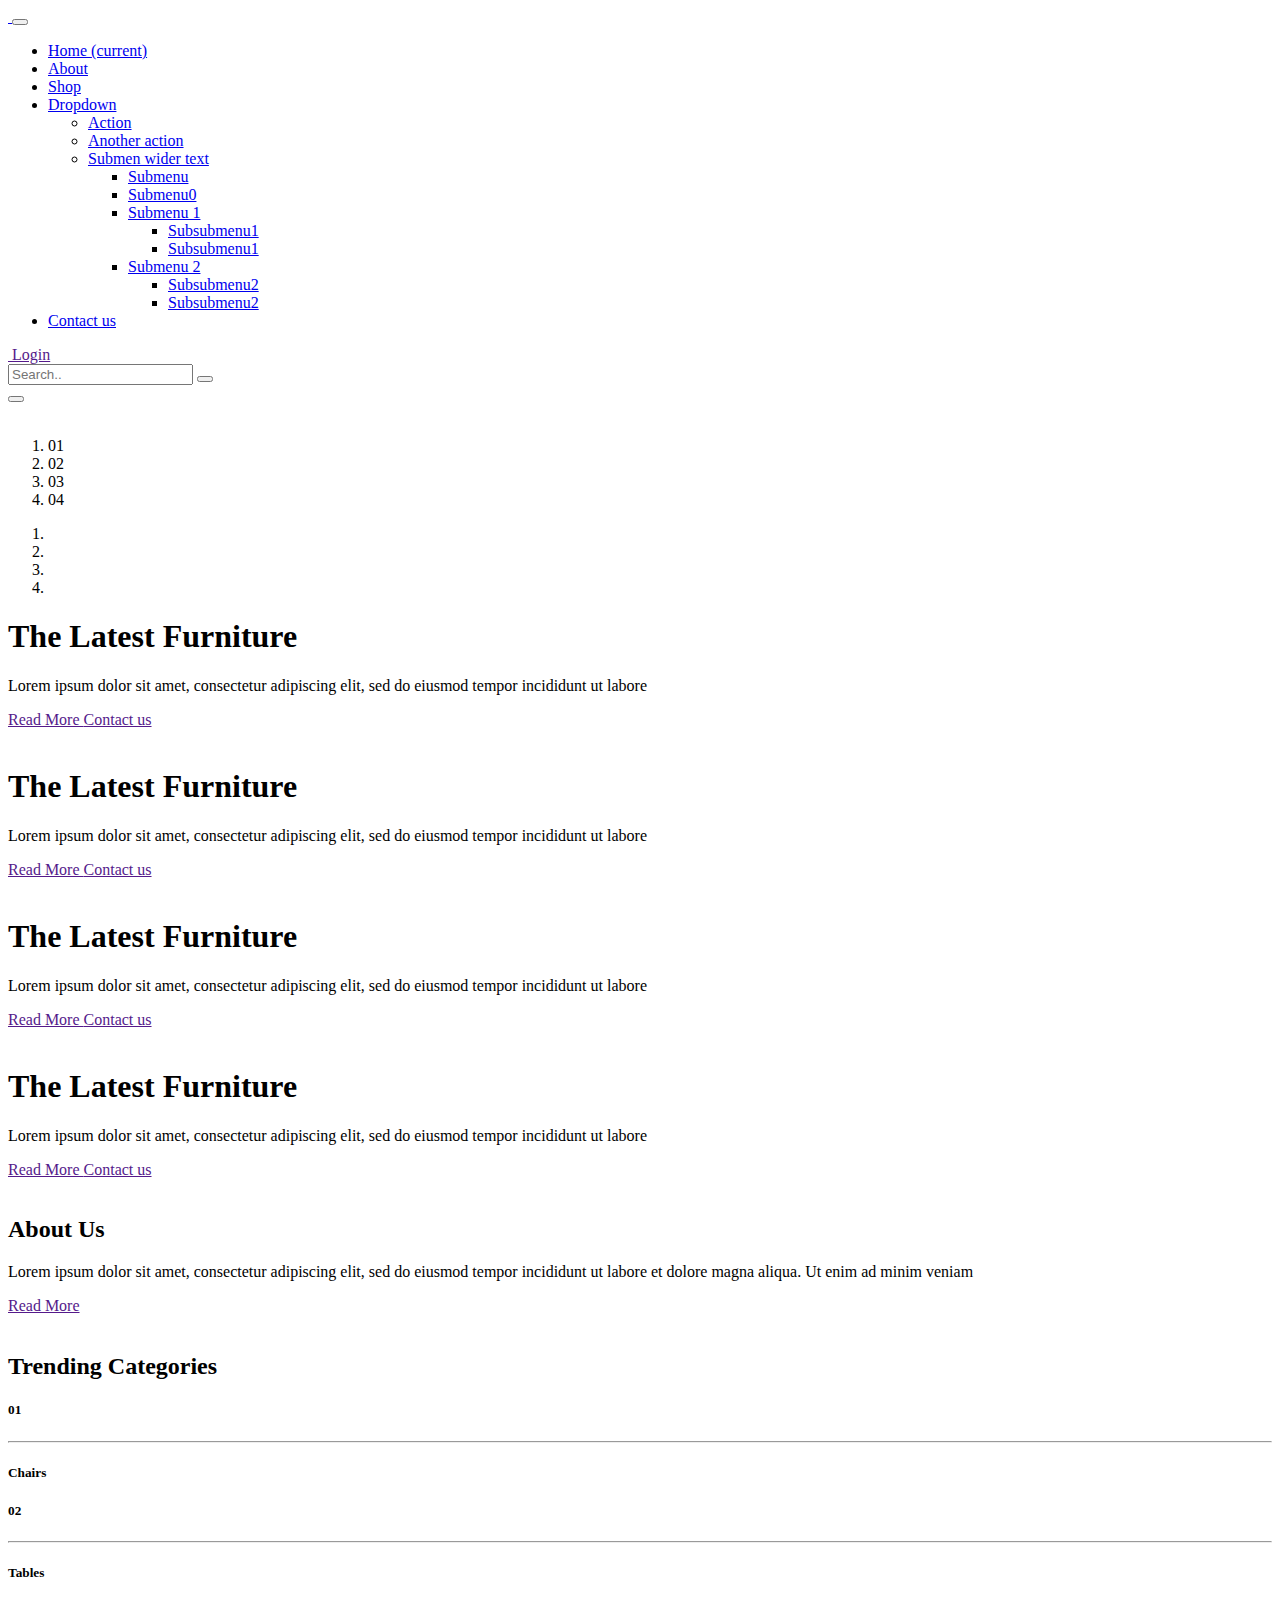
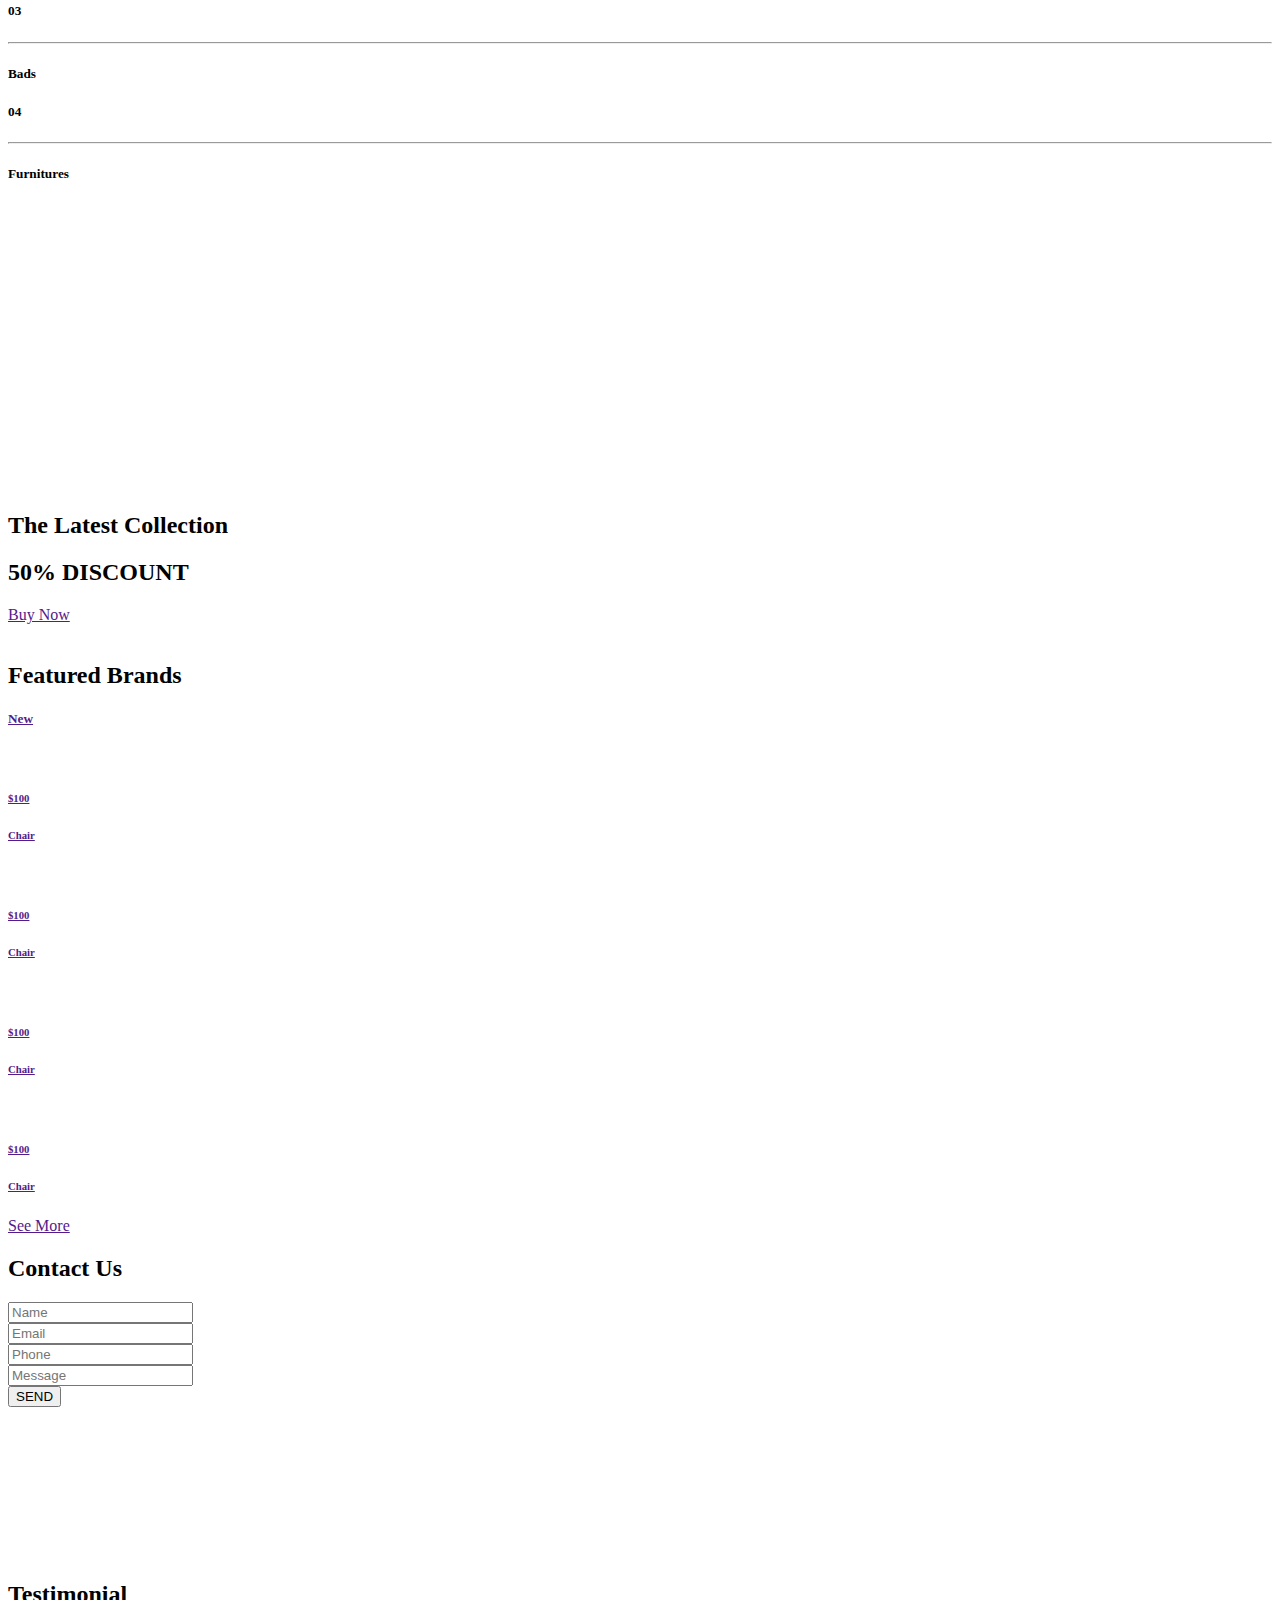
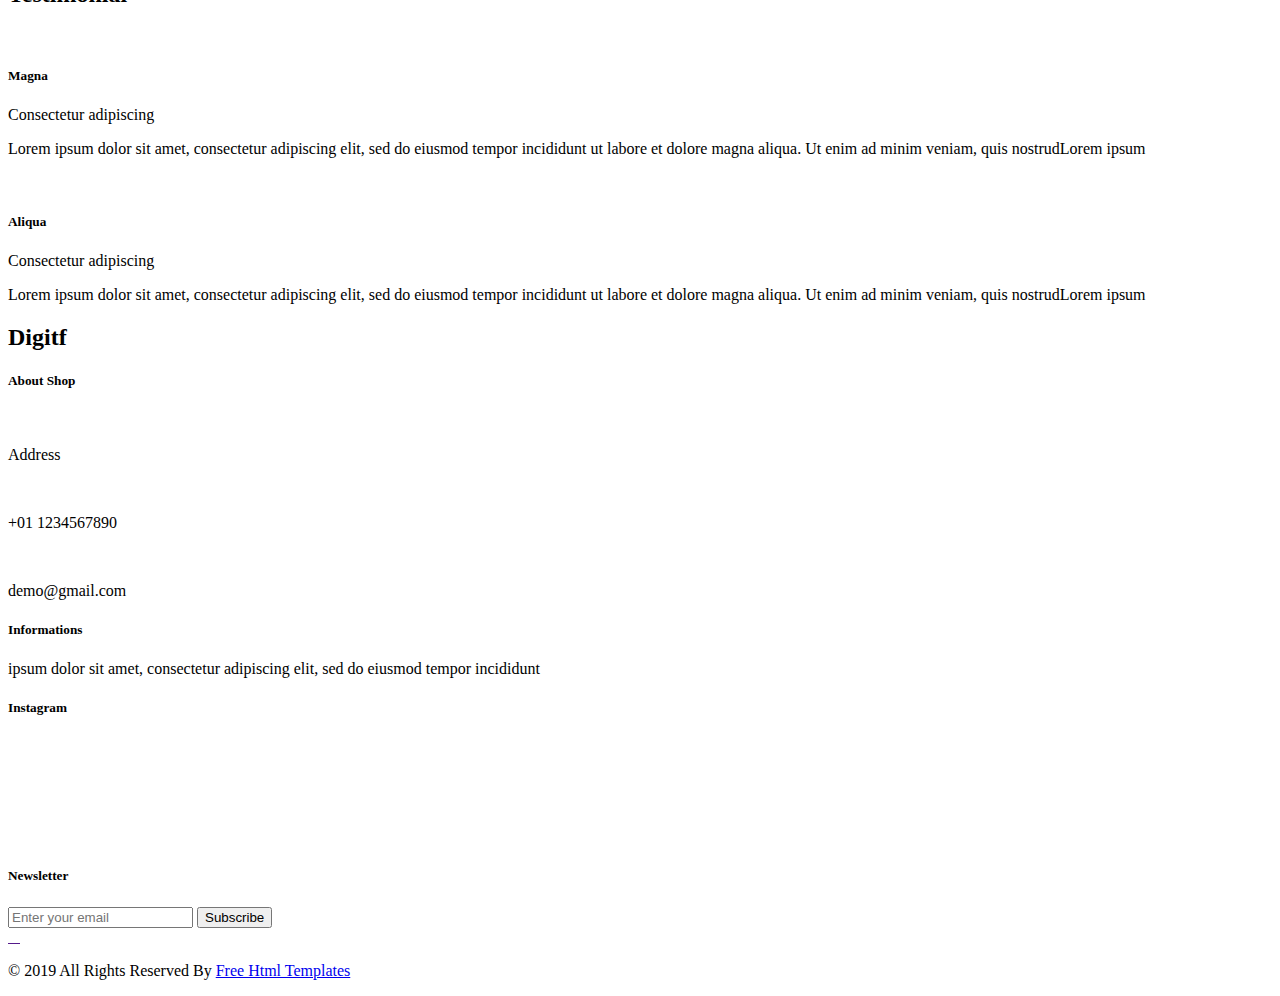
==== index.html @ fb85e1a2 "Add files via upload" ====
<!DOCTYPE html>
<html>

<head>
  <!-- Basic -->
  <meta charset="utf-8" />
  <meta http-equiv="X-UA-Compatible" content="IE=edge" />
  <!-- Mobile Metas -->
  <meta name="viewport" content="width=device-width, initial-scale=1, shrink-to-fit=no" />
  <!-- Site Metas -->
  <meta name="keywords" content="" />
  <meta name="description" content="" />
  <meta name="author" content="" />

  <title>Digitf</title>

  <!-- slider stylesheet -->
  <link rel="stylesheet" type="text/css"
    href="css/owl.carousel.min.css" />

    <link rel="stylesheet" href="css/font-awesome.min.css">

  <!-- bootstrap core css -->
  <link rel="stylesheet" type="text/css" href="css/bootstrap.css" />

  <!-- fonts style -->
  <link href="https://fonts.googleapis.com/css?family=Open+Sans:400,700|Poppins:400,700&display=swap" rel="stylesheet">
  <!-- Custom styles for this template -->
  <link href="css/style.css" rel="stylesheet" />
  <!-- responsive style -->
  <link href="css/responsive.css" rel="stylesheet" />
</head>

<body>
  <div class="hero_area">
    <!-- header section strats -->
    <header class="header_section">
      <div class="container-fluid">
        <nav class="navbar navbar-expand-lg custom_nav-container  fixed-top bg-dark navbar-light ">
          <a class="navbar-brand" href="index.html">
            <img src="images/logo.png" alt="" />
          </a>
          <button class="navbar-toggler" type="button" data-toggle="collapse" data-target="#navbarSupportedContent"
            aria-controls="navbarSupportedContent" aria-expanded="false" aria-label="Toggle navigation">
            <span class="navbar-toggler-icon"></span>
          </button>

          <div class="collapse navbar-collapse" id="navbarSupportedContent">
            <ul class="navbar-nav  ">
              <li class="nav-item active">
                <a class="nav-link" href="index.html">Home <span class="sr-only">(current)</span></a>
              </li>
              <li class="nav-item">
                <a class="nav-link" href="about.html"> About</a>
              </li>
              <li class="nav-item">
                <a class="nav-link" href="shop.html">Shop </a>
              </li>
              
               <li class="nav-item dropdown">
        <a class="nav-link dropdown-toggle" href="http://example.com" id="navbarDropdownMenuLink" data-toggle="dropdown" aria-haspopup="true" aria-expanded="false">
          Dropdown
        </a>
        <ul class="dropdown-menu dropdown-menu-right" aria-labelledby="navbarDropdownMenuLink">
          <li><a class="dropdown-item" href="#">Action</a></li>
          <li><a class="dropdown-item" href="#">Another action</a></li>
          <li class="dropdown-submenu"><a class="dropdown-item dropdown-toggle" href="#">Submen wider text</a>
            <ul class="dropdown-menu">
              <li><a class="dropdown-item" href="#">Submenu</a></li>
              <li><a class="dropdown-item" href="#">Submenu0</a></li>
              <li class="dropdown-submenu"><a class="dropdown-item dropdown-toggle" href="#">Submenu 1</a>
                <ul class="dropdown-menu">
                  <li><a class="dropdown-item" href="#">Subsubmenu1</a></li>
                  <li><a class="dropdown-item" href="#">Subsubmenu1</a></li>
                </ul>
              </li>
              <li class="dropdown-submenu"><a class="dropdown-item dropdown-toggle" href="#">Submenu 2</a>
                <ul class="dropdown-menu">
                  <li><a class="dropdown-item" href="#">Subsubmenu2</a></li>
                  <li><a class="dropdown-item" href="#">Subsubmenu2</a></li>
                </ul>
              </li>
            </ul>
          </li>
        </ul>
      </li>
  
            
              <li class="nav-item">
                <a class="nav-link" href="contact.html">Contact us</a>
              </li>
            </ul>
            <div class="user_option ">
              <a href="">
                <img src="images/user.png" alt="">
                <span class="">
                  Login
                </span>
              </a>
              <form class="form-inline my-2 my-lg-0 ml-0 ml-lg-4 mb-3 mb-lg-0 ">
                 <input type="text" placeholder="Search.." name="search">
                <button class="btn  my-2 my-sm-0 nav_search-btn" type="submit"></button>
              </form>
            </div>
          </div>
          <div>
            <div class="custom_menu-btn ">
              <button>
                <span class=" s-1">

                </span>
                <span class="s-2">

                </span>
                <span class="s-3">

                </span>
              </button>
            </div>
          </div>
        </nav>

     

      </div>
    </header>
    <!-- end header section -->
    <!-- slider section -->
    <section class="slider_section ">
      <div class="play_btn">
        <a href="">
          <img src="images/play.png" alt="">
        </a>
      </div>
      <div class="number_box">
        <div>
          <ol class="carousel-indicators indicator-2">
            <li data-target="#carouselExampleIndicators" data-slide-to="0" class="active">01</li>
            <li data-target="#carouselExampleIndicators" data-slide-to="1">02</li>
            <li data-target="#carouselExampleIndicators" data-slide-to="2">03</li>
            <li data-target="#carouselExampleIndicators" data-slide-to="3">04</li>
          </ol>
        </div>
      </div>
      <div class="container">
        <div id="carouselExampleIndicators" class="carousel slide" data-ride="carousel">
          <ol class="carousel-indicators">
            <li data-target="#carouselExampleIndicators" data-slide-to="0" class="active"></li>
            <li data-target="#carouselExampleIndicators" data-slide-to="1"></li>
            <li data-target="#carouselExampleIndicators" data-slide-to="2"></li>
            <li data-target="#carouselExampleIndicators" data-slide-to="3"></li>
          </ol>
          <div class="carousel-inner">
            <div class="carousel-item active">
              <div class="row">
                <div class="col-md-6">
                  <div class="detail-box">
                    <h1>
                      The Latest
                      <span>
                        Furniture
                      </span>
                    </h1>
                    <p>
                      Lorem ipsum dolor sit amet, consectetur adipiscing elit, sed
                      do eiusmod tempor incididunt ut labore
                    </p>
                    <div class="btn-box">
                      <a href="" class="btn-1">
                        Read More
                      </a>
                      <a href="" class="btn-2">
                        Contact us
                      </a>
                    </div>
                  </div>
                </div>
                <div class="col-md-6 img-container">
                  <div class="img-box">
                    <img src="images/slider-img.png" alt="">
                  </div>
                </div>
              </div>
            </div>
            <div class="carousel-item ">
              <div class="row">
                <div class="col-md-6">
                  <div class="detail-box">
                    <h1>
                      The Latest
                      <span>
                        Furniture
                      </span>
                    </h1>
                    <p>
                      Lorem ipsum dolor sit amet, consectetur adipiscing elit, sed
                      do eiusmod tempor incididunt ut labore
                    </p>
                    <div class="btn-box">
                      <a href="" class="btn-1">
                        Read More
                      </a>
                      <a href="" class="btn-2">
                        Contact us
                      </a>
                    </div>
                  </div>
                </div>
                <div class="col-md-6 img-container">
                  <div class="img-box">
                    <img src="images/slider-img.png" alt="">
                  </div>
                </div>
              </div>
            </div>
            <div class="carousel-item ">
              <div class="row">
                <div class="col-md-6">
                  <div class="detail-box">
                    <h1>
                      The Latest
                      <span>
                        Furniture
                      </span>
                    </h1>
                    <p>
                      Lorem ipsum dolor sit amet, consectetur adipiscing elit, sed
                      do eiusmod tempor incididunt ut labore
                    </p>
                    <div class="btn-box">
                      <a href="" class="btn-1">
                        Read More
                      </a>
                      <a href="" class="btn-2">
                        Contact us
                      </a>
                    </div>
                  </div>
                </div>
                <div class="col-md-6 img-container">
                  <div class="img-box">
                    <img src="images/slider-img.png" alt="">
                  </div>
                </div>
              </div>
            </div>
            <div class="carousel-item ">
              <div class="row">
                <div class="col-md-6">
                  <div class="detail-box">
                    <h1>
                      The Latest
                      <span>
                        Furniture
                      </span>
                    </h1>
                    <p>
                      Lorem ipsum dolor sit amet, consectetur adipiscing elit, sed
                      do eiusmod tempor incididunt ut labore
                    </p>
                    <div class="btn-box">
                      <a href="" class="btn-1">
                        Read More
                      </a>
                      <a href="" class="btn-2">
                        Contact us
                      </a>
                    </div>
                  </div>
                </div>
                <div class="col-md-6 img-container">
                  <div class="img-box">
                    <img src="images/slider-img.png" alt="">
                  </div>
                </div>
              </div>
            </div>
          </div>
        </div>
      </div>
    </section>
    <!-- end slider section -->
  </div>


  <!-- about section -->

  <section class="about_section layout_padding">
    <div class="container">
      <div class="row">
        <div class="col-md-6">
          <div class="detail-box">
            <div class="heading_container">
              <h2>
                About Us
              </h2>

            </div>
            <p>
              Lorem ipsum dolor sit amet, consectetur adipiscing elit, sed do eiusmod tempor incididunt ut labore et
              dolore magna aliqua. Ut enim ad minim veniam
            </p>
            <a href="">
              Read More
            </a>
          </div>
        </div>
        <div class="col-md-6">
          <div class="img-box">
            <img src="images/about-img.png" alt="">
          </div>
        </div>
      </div>
    </div>
  </section>

  <!-- end about section -->

  <!-- trending section -->

  <section class="trending_section layout_padding">
    <div id="accordion">
      <div class="container">
        <div class="row">
          <div class="col-md-6">
            <div class="detail-box">
              <div class="heading_container">
                <h2>
                  Trending Categories
                </h2>
              </div>
              <div class="tab_container">
                <div class="t-link-box" data-toggle="collapse" data-target="#collapseOne" aria-expanded="true"
                  aria-controls="collapseOne">
                  <div class="number">
                    <h5>
                      01
                    </h5>
                  </div>
                  <hr>
                  <div class="t-name">
                    <h5>
                      Chairs
                    </h5>
                  </div>
                </div>
                <div class="t-link-box collapsed" data-toggle="collapse" data-target="#collapseTwo"
                  aria-expanded="false" aria-controls="collapseTwo">
                  <div class="number">
                    <h5>
                      02
                    </h5>
                  </div>
                  <hr>
                  <div class="t-name">
                    <h5>
                      Tables
                    </h5>
                  </div>
                </div>
                <div class="t-link-box collapsed" data-toggle="collapse" data-target="#collapseThree"
                  aria-expanded="false" aria-controls="collapseThree">
                  <div class="number">
                    <h5>
                      03
                    </h5>
                  </div>
                  <hr>
                  <div class="t-name">
                    <h5>
                      Bads
                    </h5>
                  </div>
                </div>
                <div class="t-link-box collapsed" data-toggle="collapse" data-target="#collapseFour"
                  aria-expanded="false" aria-controls="collapseFour">
                  <div class="number">
                    <h5>
                      04
                    </h5>
                  </div>
                  <hr>
                  <div class="t-name">
                    <h5>
                      Furnitures
                    </h5>
                  </div>
                </div>
              </div>
            </div>
          </div>
          <div class="col-md-6">
            <div class="collapse show" id="collapseOne" aria-labelledby="headingOne" data-parent="#accordion">
              <div class="img_container ">
                <div class="box b-1">
                  <div class="img-box">
                    <img src="images/t-1.jpg" alt="">
                  </div>
                  <div class="img-box">
                    <img src="images/t-2.jpg" alt="">
                  </div>
                </div>
                <div class="box b-2">
                  <div class="img-box">
                    <img src="images/t-3.jpg" alt="">
                  </div>
                  <div class="img-box">
                    <img src="images/t-4.jpg" alt="">
                  </div>
                </div>
              </div>
            </div>
            <div class="collapse" id="collapseTwo" aria-labelledby="headingTwo" data-parent="#accordion">
              <div class="img_container ">
                <div class="box b-1">
                  <div class="img-box">
                    <img src="images/t-3.jpg" alt="">
                  </div>
                  <div class="img-box">
                    <img src="images/t-4.jpg" alt="">
                  </div>
                </div>
                <div class="box b-2">

                  <div class="img-box">
                    <img src="images/t-1.jpg" alt="">
                  </div>
                  <div class="img-box">
                    <img src="images/t-2.jpg" alt="">
                  </div>
                </div>
              </div>
            </div>
            <div class="collapse" id="collapseThree" aria-labelledby="headingThree" data-parent="#accordion">
              <div class="img_container ">
                <div class="box b-1">
                  <div class="img-box">
                    <img src="images/t-4.jpg" alt="">
                  </div>
                  <div class="img-box">
                    <img src="images/t-1.jpg" alt="">
                  </div>
                </div>
                <div class="box b-2">
                  <div class="img-box">
                    <img src="images/t-3.jpg" alt="">
                  </div>
                  <div class="img-box">
                    <img src="images/t-2.jpg" alt="">
                  </div>
                </div>
              </div>
            </div>
            <div class="collapse" id="collapseFour" aria-labelledby="headingfour" data-parent="#accordion">
              <div class="img_container ">
                <div class="box b-1">
                  <div class="img-box">
                    <img src="images/t-1.jpg" alt="">
                  </div>

                  <div class="img-box">
                    <img src="images/t-4.jpg" alt="">
                  </div>
                </div>
                <div class="box b-2">
                  <div class="img-box">
                    <img src="images/t-3.jpg" alt="">
                  </div>
                  <div class="img-box">
                    <img src="images/t-2.jpg" alt="">
                  </div>
                </div>
              </div>
            </div>

          </div>
        </div>
      </div>
    </div>

  </section>

  <!-- end trending section -->

  <!-- discount section -->

  <section class="discount_section  layout_padding">
    <div class="container">
      <div class="row">
        <div class="col-md-6">
          <div class="detail-box">
            <h2>
              The Latest Collection
            </h2>
            <h2 class="main_heading">
              50% DISCOUNT
            </h2>

            <div class="">
              <a href="">
                Buy Now
              </a>
            </div>
          </div>
        </div>
        <div class="col-md-6">
          <div class="img-box">
            <img src="images/discount-img.png" alt="">
          </div>
        </div>
      </div>
    </div>
  </section>


  <!-- end discount section -->

  <!-- brand section -->

  <section class="brand_section">
    <div class="container">
      <div class="heading_container">
        <h2>
          Featured Brands
        </h2>
      </div>
      <div class="brand_container layout_padding2">
        <div class="box">
          <a href="">
            <div class="new">
              <h5>
                New
              </h5>
            </div>
            <div class="img-box">
              <img src="images/slider-img.png" alt="">
            </div>
            <div class="detail-box">
              <h6 class="price">
                $100
              </h6>
              <h6>
                Chair
              </h6>
            </div>
          </a>
        </div>
        <div class="box">
          <a href="">
            <div class="img-box">
              <img src="images/slider-img.png" alt="">
            </div>
            <div class="detail-box">
              <h6 class="price">
                $100
              </h6>
              <h6>
                Chair
              </h6>
            </div>
          </a>
        </div>
        <div class="box">
          <a href="">
            <div class="img-box">
              <img src="images/slider-img.png" alt="">
            </div>
            <div class="detail-box">
              <h6 class="price">
                $100
              </h6>
              <h6>
                Chair
              </h6>
            </div>
          </a>
        </div>
        <div class="box">
          <a href="">
            <div class="img-box">
              <img src="images/slider-img.png" alt="">
            </div>
            <div class="detail-box">
              <h6 class="price">
                $100
              </h6>
              <h6>
                Chair
              </h6>
            </div>
          </a>
        </div>
      </div>
      <a href="" class="brand-btn">
        See More
      </a>
    </div>
  </section>

  <!-- end brand section -->
  <!-- contact section -->

  <section class="contact_section layout_padding">
    <div class="container ">
      <div class="heading_container">
        <h2 class="">
          Contact Us
        </h2>
      </div>

    </div>
    <div class="container">
      <div class="row">
        <div class="col-md-6">
          <form action="">
            <div>
              <input type="text" placeholder="Name" />
            </div>
            <div>
              <input type="email" placeholder="Email" />
            </div>
            <div>
              <input type="text" placeholder="Phone" />
            </div>
            <div>
              <input type="text" class="message-box" placeholder="Message" />
            </div>
            <div class="d-flex ">
              <button>
                SEND
              </button>
            </div>
          </form>
        </div>
        <div class="col-md-6">
          <div class="map_container">
            <div class="map-responsive">
              <iframe
                src="https://www.google.com/maps/embed/v1/place?key=AIzaSyA0s1a7phLN0iaD6-UE7m4qP-z21pH0eSc&q=Eiffel+Tower+Paris+France"
                width="600" height="300" frameborder="0" style="border:0; width: 100%; height:100%"
                allowfullscreen></iframe>
            </div>
          </div>
        </div>
      </div>
    </div>
  </section>

  <!-- end contact section -->

  <!-- client section -->
  <section class="client_section layout_padding-bottom">
    <div class="container">
      <div class="heading_container">
        <h2>
          Testimonial
        </h2>
      </div>
    </div>

    <div class="container">
      <div class="client_container layout_padding2">
        <div class="client_box b-1">
          <div class="client-id">
            <div class="img-box">
              <img src="images/client-1.png" alt="" />
            </div>
            <div class="name">
              <h5>
                Magna
              </h5>
              <p>
                Consectetur adipiscing
              </p>
            </div>
          </div>
          <div class="detail">
            <p>
              Lorem ipsum dolor sit amet, consectetur adipiscing elit, sed do eiusmod tempor incididunt ut labore et
              dolore magna aliqua. Ut enim ad minim veniam, quis nostrudLorem ipsum
            </p>
            <div>
              <div class="arrow_img">
              </div>
            </div>
          </div>
        </div>
        <div class="client_box b-2">
          <div class="client-id">
            <div class="img-box">
              <img src="images/client-2.png" alt="" />
            </div>
            <div class="name">
              <h5>
                Aliqua
              </h5>
              <p>
                Consectetur adipiscing
              </p>

            </div>
          </div>
          <div class="detail">
            <p>
              Lorem ipsum dolor sit amet, consectetur adipiscing elit, sed do eiusmod tempor incididunt ut labore et
              dolore magna aliqua. Ut enim ad minim veniam, quis nostrudLorem ipsum
            </p>
            <div>
              <div class="arrow_img">
              </div>
            </div>
          </div>
        </div>
      </div>
    </div>
  </section>

  <!-- end client section -->

  <!-- info section -->
  <section class="info_section layout_padding2">
    <div class="container">
      <div class="info_logo">
        <h2>
          Digitf
        </h2>
      </div>
      <div class="row">

        <div class="col-md-3">
          <div class="info_contact">
            <h5>
              About Shop
            </h5>
            <div>
              <div class="img-box">
                <img src="images/location-white.png" width="18px" alt="">
              </div>
              <p>
                Address
              </p>
            </div>
            <div>
              <div class="img-box">
                <img src="images/telephone-white.png" width="12px" alt="">
              </div>
              <p>
                +01 1234567890
              </p>
            </div>
            <div>
              <div class="img-box">
                <img src="images/envelope-white.png" width="18px" alt="">
              </div>
              <p>
                demo@gmail.com
              </p>
            </div>
          </div>
        </div>
        <div class="col-md-3">
          <div class="info_info">
            <h5>
              Informations
            </h5>
            <p>
              ipsum dolor sit amet, consectetur adipiscing elit, sed do eiusmod tempor incididunt
            </p>
          </div>
        </div>

        <div class="col-md-3">
          <div class="info_insta">
            <h5>
              Instagram
            </h5>
            <div class="insta_container">
              <div>
                <a href="">
                  <div class="insta-box b-1">
                    <img src="images/i-1.jpg" alt="">
                  </div>
                </a>
                <a href="">
                  <div class="insta-box b-2">
                    <img src="images/i-2.jpg" alt="">
                  </div>
                </a>
              </div>

              <div>
                <a href="">
                  <div class="insta-box b-3">
                    <img src="images/i-3.jpg" alt="">
                  </div>
                </a>
                <a href="">
                  <div class="insta-box b-4">
                    <img src="images/i-4.jpg" alt="">
                  </div>
                </a>
              </div>
              <div>
                <a href="">
                  <div class="insta-box b-3">
                    <img src="images/i-5.jpg" alt="">
                  </div>
                </a>
                <a href="">
                  <div class="insta-box b-4">
                    <img src="images/i-6.jpg" alt="">
                  </div>
                </a>
              </div>
            </div>
          </div>
        </div>
        <div class="col-md-3">
          <div class="info_form ">
            <h5>
              Newsletter
            </h5>
            <form action="">
              <input type="email" placeholder="Enter your email">
              <button>
                Subscribe
              </button>
            </form>
            <div class="social_box">
              <a href="">
                <img src="images/fb.png" alt="">
              </a>
              <a href="">
                <img src="images/twitter.png" alt="">
              </a>
              <a href="">
                <img src="images/linkedin.png" alt="">
              </a>
              <a href="">
                <img src="images/youtube.png" alt="">
              </a>
            </div>
          </div>
        </div>
      </div>
    </div>
  </section>

  <!-- end info_section -->


  <!-- footer section -->
  <section class="container-fluid footer_section ">
    <div class="container">
      <p>
        &copy; 2019 All Rights Reserved By
        <a href="https://html.design/">Free Html Templates</a>
      </p>
    </div>
  </section>
  <!-- end  footer section -->


  <script type="text/javascript" src="js/jquery-3.4.1.min.js"></script>
  <script type="text/javascript" src="js/bootstrap.js"></script>
  <script type="text/javascript" src="https://cdnjs.cloudflare.com/ajax/libs/OwlCarousel2/2.2.1/owl.carousel.min.js">
  </script>
  <script type="text/javascript">
    $(".owl-carousel").owlCarousel({
      loop: true,
      margin: 10,
      nav: true,
      navText: [],
      autoplay: true,
      autoplayHoverPause: true,
      responsive: {
        0: {
          items: 1
        },
        420: {
          items: 2
        },
        1000: {
          items: 5
        }
      }

    });
  </script>
  <script>
    var nav = $("#navbarSupportedContent");
    var btn = $(".custom_menu-btn");
    btn.click
    btn.click(function (e) {

      e.preventDefault();
      nav.toggleClass("lg_nav-toggle");
      document.querySelector(".custom_menu-btn").classList.toggle("menu_btn-style")
    });
  </script>
  <script>
    $('.carousel').on('slid.bs.carousel', function () {
      $(".indicator-2 li").removeClass("active");
      indicators = $(".carousel-indicators li.active").data("slide-to");
      a = $(".indicator-2").find("[data-slide-to='" + indicators + "']").addClass("active");
      console.log(indicators);

    })
  </script>

</body>
</body>

</html>
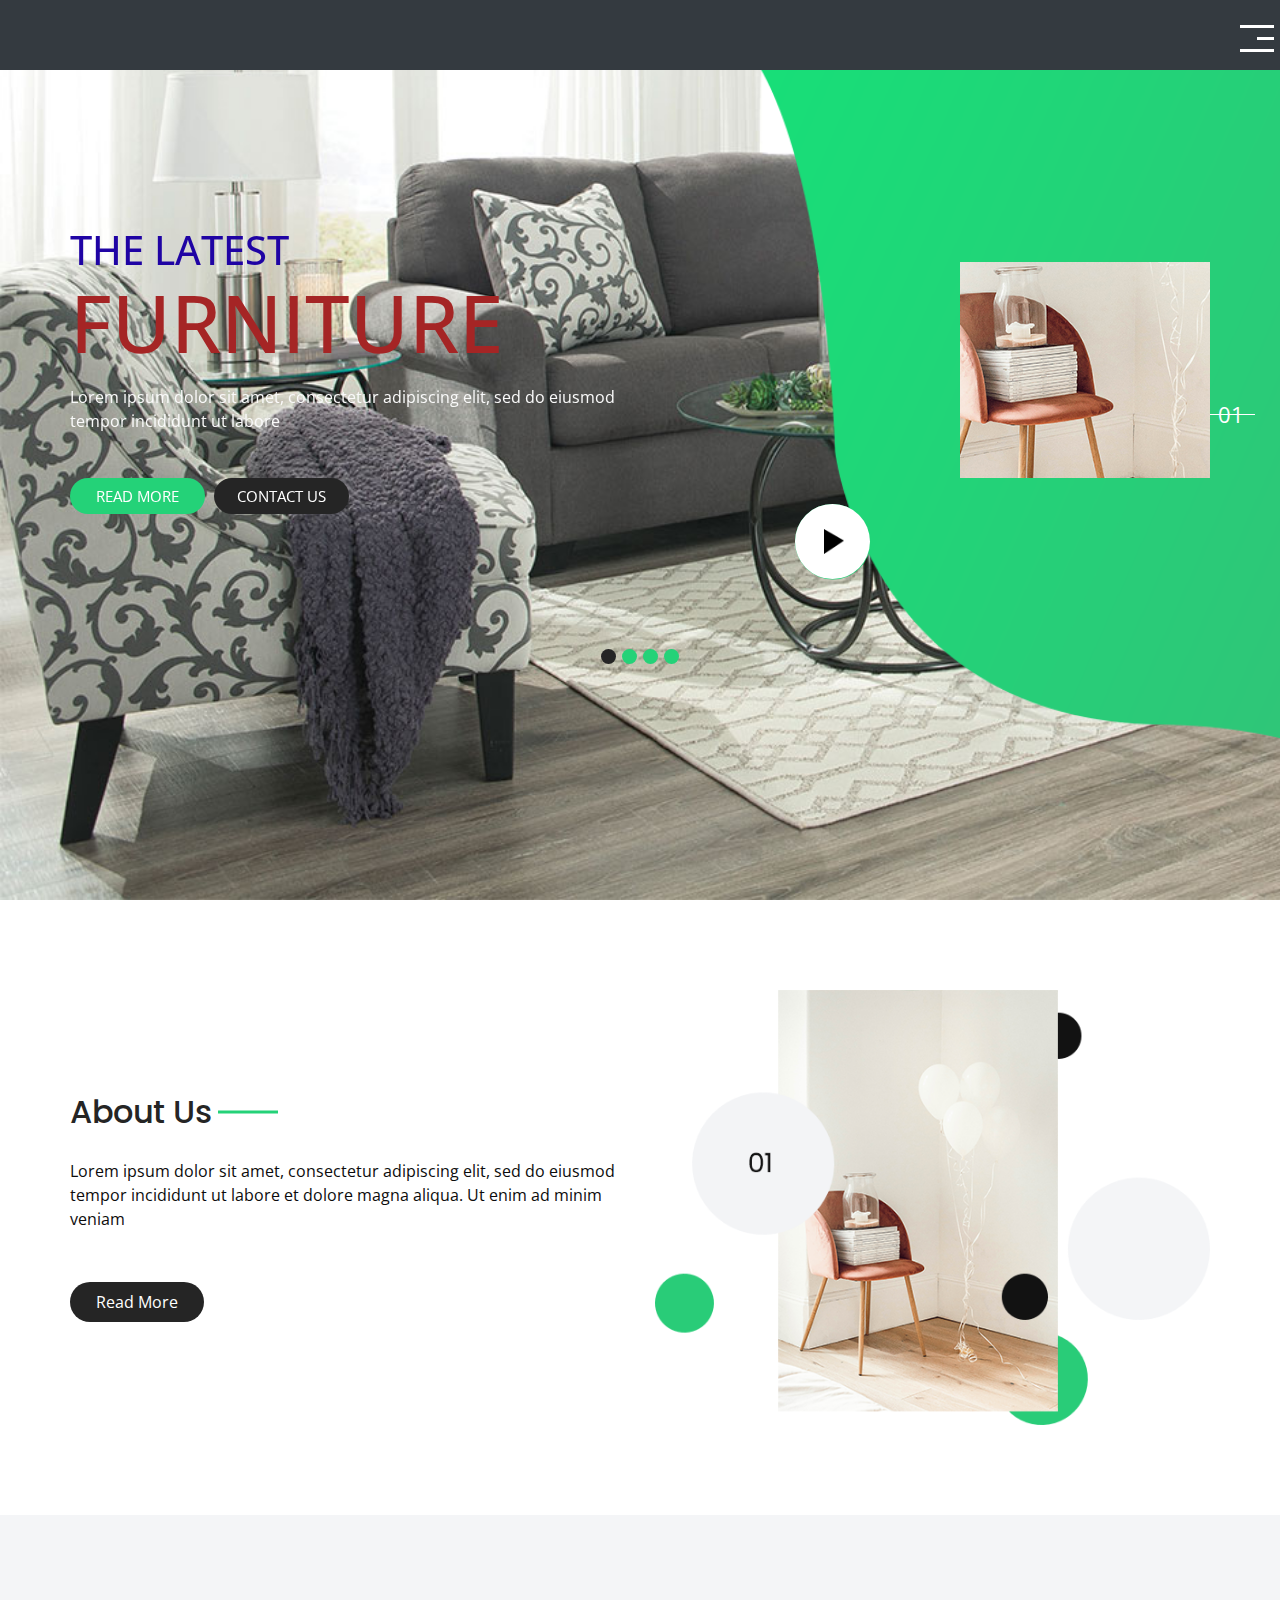
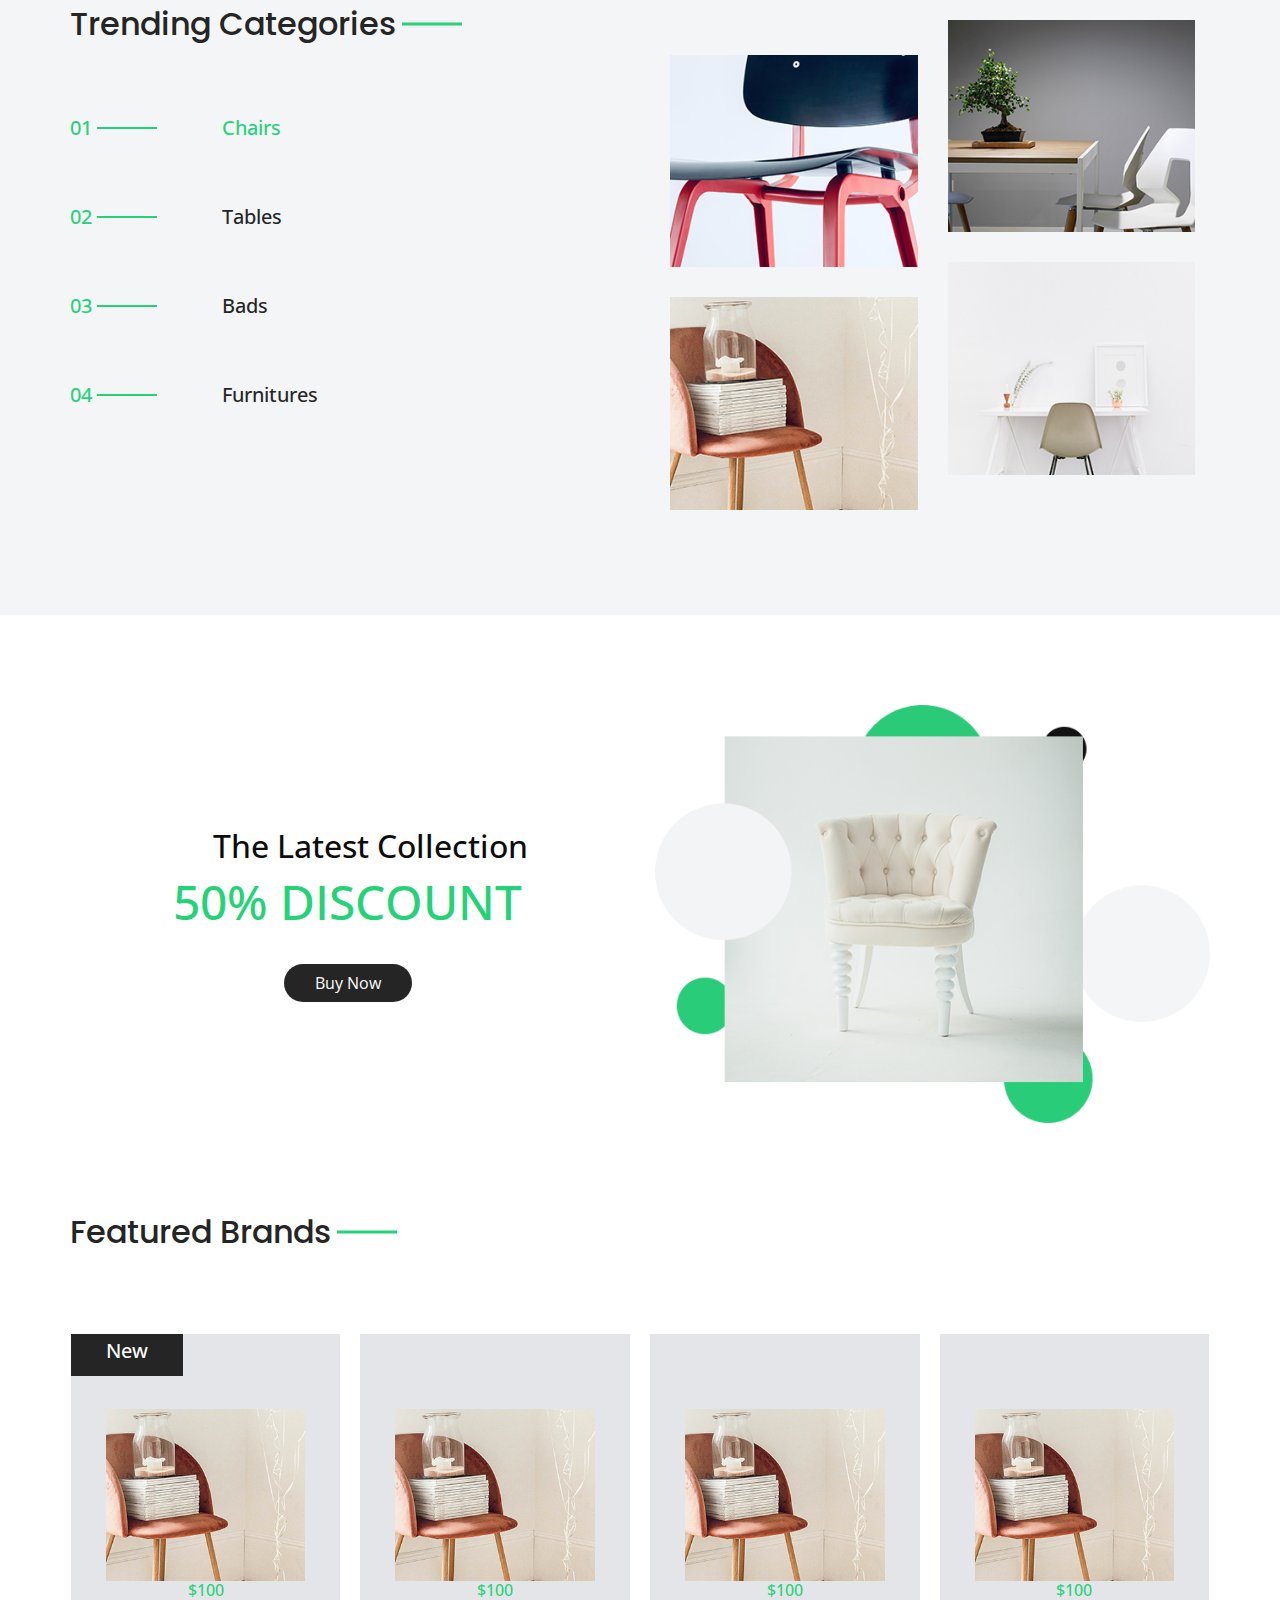
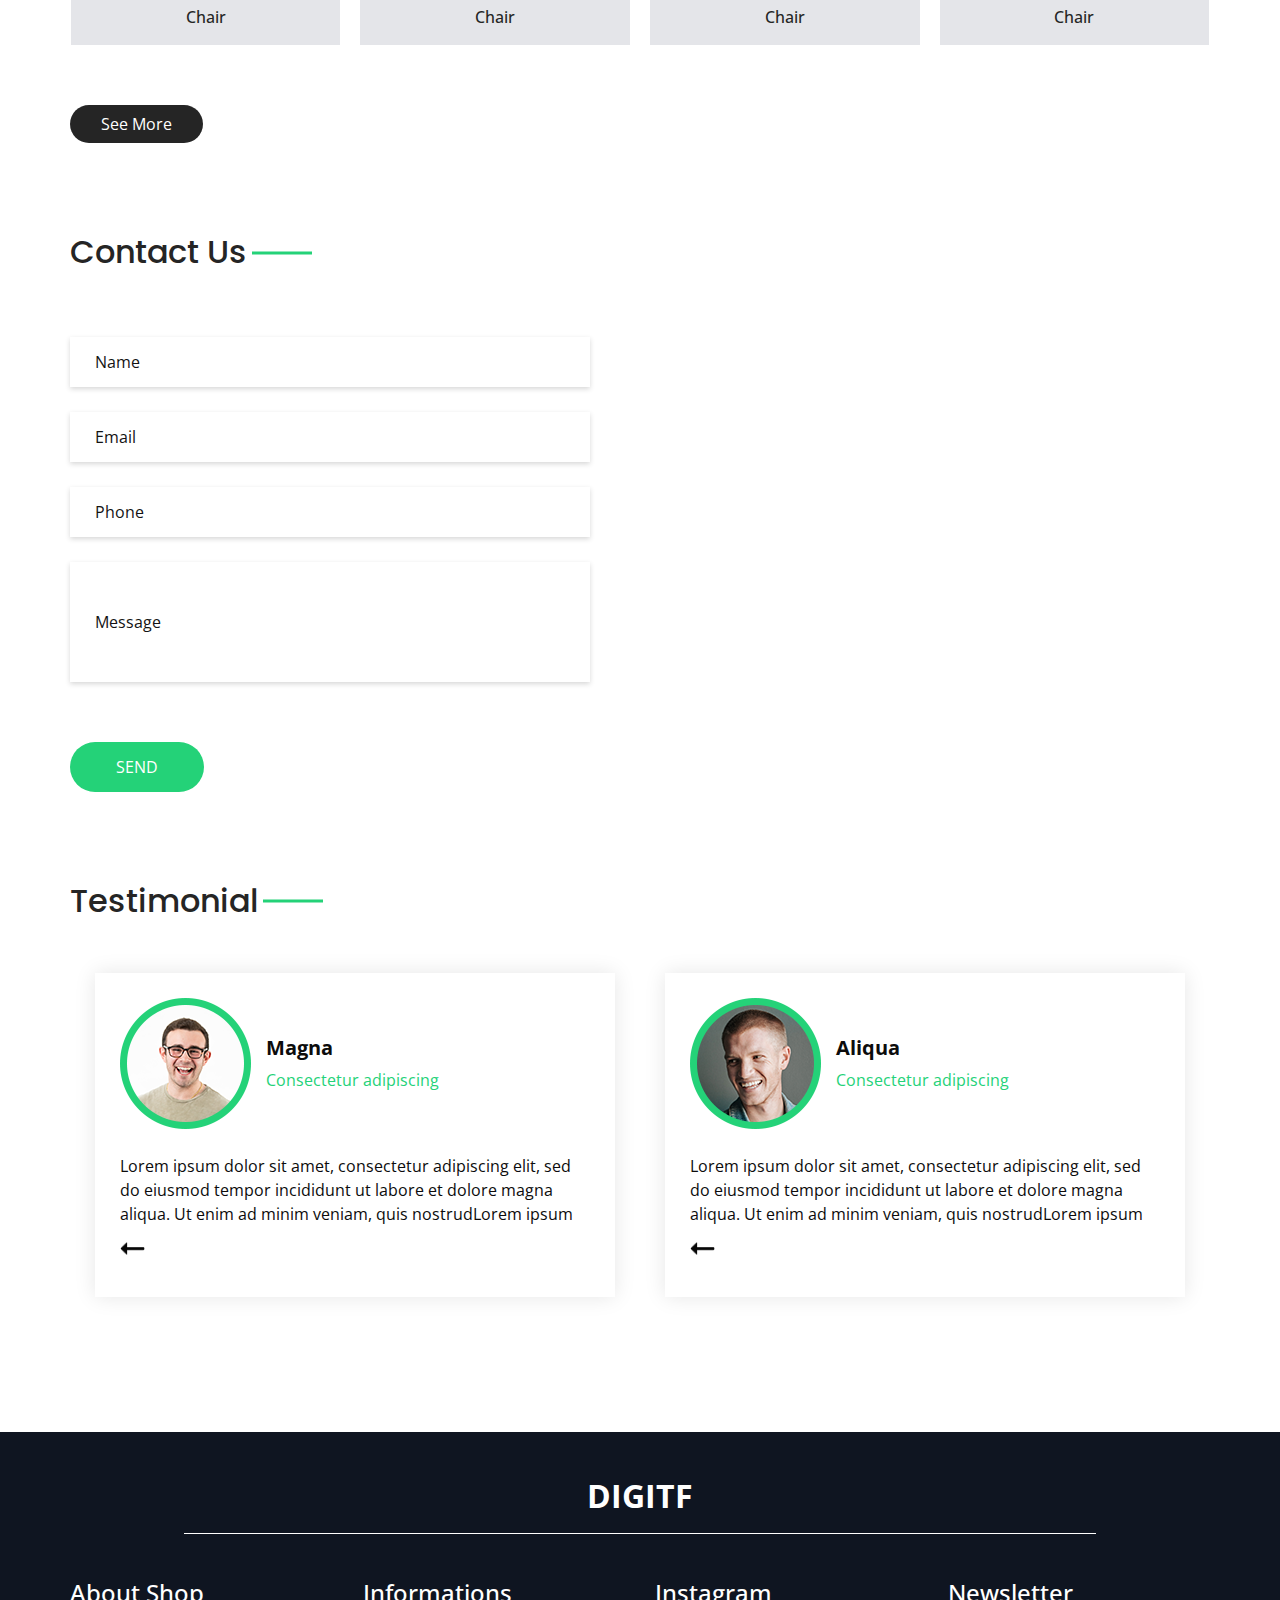
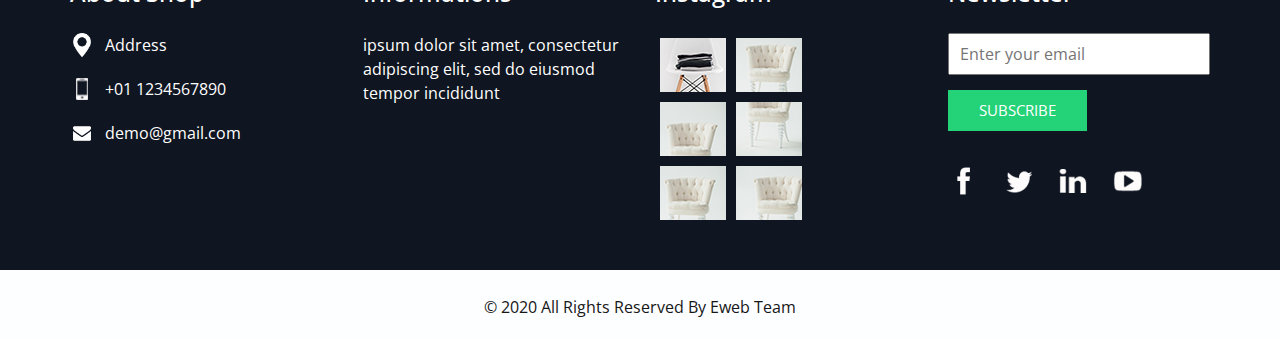
==== commit 3f13dfad: "menu and footer updated" ====
--- a/index.html
+++ b/index.html
@@ -36,7 +36,7 @@
     <!-- header section strats -->
     <header class="header_section">
       <div class="container-fluid">
-        <nav class="navbar navbar-expand-lg custom_nav-container  fixed-top bg-dark navbar-light ">
+        <nav class="navbar navbar-expand-lg custom_nav-container  fixed-top bg-dark navbar-dark ">
           <a class="navbar-brand" href="index.html">
             <img src="images/logo.png" alt="" />
           </a>
@@ -56,34 +56,58 @@
               <li class="nav-item">
                 <a class="nav-link" href="shop.html">Shop </a>
               </li>
-              
-               <li class="nav-item dropdown">
-        <a class="nav-link dropdown-toggle" href="http://example.com" id="navbarDropdownMenuLink" data-toggle="dropdown" aria-haspopup="true" aria-expanded="false">
-          Dropdown
+    
+
+      <!-- New  submenu  -->          
+         <li class="nav-item dropdown">
+        <a class="nav-link dropdown-toggle"furniture.html id="navbarDropdownMenuLink" data-toggle="dropdown" aria-haspopup="true" aria-expanded="false">
+        Catagories
         </a>
         <ul class="dropdown-menu dropdown-menu-right" aria-labelledby="navbarDropdownMenuLink">
-          <li><a class="dropdown-item" href="#">Action</a></li>
-          <li><a class="dropdown-item" href="#">Another action</a></li>
-          <li class="dropdown-submenu"><a class="dropdown-item dropdown-toggle" href="#">Submen wider text</a>
-            <ul class="dropdown-menu">
-              <li><a class="dropdown-item" href="#">Submenu</a></li>
-              <li><a class="dropdown-item" href="#">Submenu0</a></li>
-              <li class="dropdown-submenu"><a class="dropdown-item dropdown-toggle" href="#">Submenu 1</a>
-                <ul class="dropdown-menu">
-                  <li><a class="dropdown-item" href="#">Subsubmenu1</a></li>
-                  <li><a class="dropdown-item" href="#">Subsubmenu1</a></li>
-                </ul>
+     
+         <li class="dropdown-submenu"> <a class=" dropdown-toggle" href="Furniture.html" >Living Room</a>
+         	 <ul class="dropdown-menu">
+          			<li><a class="dropdown-item" href="#">Furniture</a></li>
+             		<li><a class="dropdown-item" href="#">Chair</a></li>
+ 					<li><a class="dropdown-item" href="#">Sofa</a></li>
+                    <li><a class="dropdown-item" href="#">Table</a></li>
+                 </ul>
+            </li>           
+
+	
+          <li class="dropdown-submenu"><a class=" dropdown-toggle" href="furniture.html">Dining Room</a>
+
+                   <ul class="dropdown-menu">
+          			<li><a class="dropdown-item" href="#">Furniture</a></li>
+             		<li><a class="dropdown-item" href="#">Chair</a></li>
+ 					<li><a class="dropdown-item" href="#">Sofa</a></li>
+                    <li><a class="dropdown-item" href="#">Table</a></li>
+                 </ul>
               </li>
-              <li class="dropdown-submenu"><a class="dropdown-item dropdown-toggle" href="#">Submenu 2</a>
-                <ul class="dropdown-menu">
-                  <li><a class="dropdown-item" href="#">Subsubmenu2</a></li>
-                  <li><a class="dropdown-item" href="#">Subsubmenu2</a></li>
-                </ul>
-              </li>
-            </ul>
+             
+          <li class="dropdown-submenu "><a class=" dropdown-toggle" href="furniture.html">Office</a>
+            	<ul class="dropdown-menu">
+          			<li><a class="dropdown-item" href="#">Furniture</a></li>
+             		<li><a class="dropdown-item" href="#">Chair</a></li>
+ 					<li><a class="dropdown-item" href="#">Sofa</a></li>
+                    <li><a class="dropdown-item" href="#">Table</a></li>
+                 </ul>
           </li>
+
+
+          <li class="dropdown-submenu "><a class=" dropdown-toggle" href="furniture.html">Restro</a>
+            	<ul class="dropdown-menu">
+          			<li><a class="dropdown-item" href="#">Furniture</a></li>
+             		<li><a class="dropdown-item" href="#">Chair</a></li>
+ 					<li><a class="dropdown-item" href="#">Sofa</a></li>
+                    <li><a class="dropdown-item" href="#">Table</a></li>
+                 </ul>
+          </li>
+
         </ul>
       </li>
+
+   
   
             
               <li class="nav-item">
@@ -852,9 +876,9 @@
   <!-- footer section -->
   <section class="container-fluid footer_section ">
     <div class="container">
-      <p>
-        &copy; 2019 All Rights Reserved By
-        <a href="https://html.design/">Free Html Templates</a>
+    <p>
+        &copy; 2020 All Rights Reserved By
+        <a href="index.html">Eweb Team</a>
       </p>
     </div>
   </section>
--- a/css/style.css
+++ b/css/style.css
@@ -0,0 +1,1104 @@
+body {
+  font-family: 'Open Sans', sans-serif;
+  color: #0c0c0c;
+  background-color: #ffffff;
+}
+
+.layout_padding {
+  padding-top: 90px;
+  padding-bottom: 90px;
+}
+
+.layout_padding2 {
+  padding: 45px 0;
+}
+
+.layout_padding2-top {
+  padding-top: 45px;
+  padding-bottom: 45px;
+}
+
+.layout_padding2-bottom {
+  padding-bottom: 45px;
+}
+
+.layout_padding-top {
+  padding-top: 90px;
+}
+
+.layout_padding-bottom {
+  padding-bottom: 90px;
+}
+
+.heading_container {
+  display: -webkit-box;
+  display: -ms-flexbox;
+  display: flex;
+}
+
+.heading_container h2 {
+  color: #252525;
+  position: relative;
+  font-family: 'Poppins', sans-serif;
+}
+
+.heading_container h2::before {
+  content: "";
+  width: 60px;
+  height: 3px;
+  position: absolute;
+  top: 50%;
+  right: -5px;
+  background-color: #24d278;
+  -webkit-transform: translate(100%, -50%);
+          transform: translate(100%, -50%);
+}
+
+/*header section*/
+.hero_area {
+  height: 100vh;
+  background-image: url(../images/hero-bg.jpg);
+  background-size: cover;
+  position: relative;
+  background-repeat: no-repeat;
+  overflow: hidden;
+}
+
+.hero_area::after {
+  content: "";
+  position: absolute;
+  bottom: 0;
+  right: 0;
+  width: 45%;
+  height: 100%;
+  background-image: url(../images/hero-side-bg.png);
+  background-size: cover;
+}
+
+.sub_page .hero_area {
+  height: auto;
+  background-size: auto;
+}
+
+.hero_area.sub_pages {
+  height: auto;
+}
+
+.header_section {
+  overflow-x: hidden;
+}
+
+.header_section .container-fluid {
+  padding-right: 25px;
+  padding-left: 25px;
+}
+
+.header_section .nav_container {
+  margin: 0 auto;
+}
+
+.header_section .user_option {
+  display: -webkit-box;
+  display: -ms-flexbox;
+  display: flex;
+  -webkit-box-align: center;
+      -ms-flex-align: center;
+          align-items: center;
+}
+
+.header_section .user_option a {
+  display: -webkit-box;
+  display: -ms-flexbox;
+  display: flex;
+  color: #ffffff;
+  -webkit-box-align: center;
+      -ms-flex-align: center;
+          align-items: center;
+}
+
+.header_section .user_option a img {
+  min-width: 20px;
+  height: 20px;
+  margin-right: 5px;
+}
+
+.custom_nav-container.navbar-expand-lg .navbar-nav .nav-item .nav-link {
+  padding: 10px 15px;
+  color: #060606;
+  text-align: center;
+  text-transform: uppercase;
+}
+
+.custom_nav-container.navbar-expand-lg .navbar-nav .nav-item.active .nav-link, .custom_nav-container.navbar-expand-lg .navbar-nav .nav-item:hover .nav-link {
+  color: #24d278;
+}
+
+a,
+a:hover,
+a:focus {
+  text-decoration: none;
+}
+
+a:hover,
+a:focus {
+  color: initial;
+}
+
+.btn,
+.btn:focus {
+  outline: none !important;
+  -webkit-box-shadow: none;
+          box-shadow: none;
+}
+
+.custom_nav-container .nav_search-btn {
+  background-image: url(../images/search-icon.png);
+  background-size: 17px;
+  background-repeat: no-repeat;
+  background-position-y: 7px;
+  width: 35px;
+  height: 35px;
+  padding: 0;
+  border: none;
+}
+
+.custom_nav-container form {
+  padding-top: 7px;
+}
+
+.navbar-brand {
+  margin-right: 5%;
+  display: -webkit-box;
+  display: -ms-flexbox;
+  display: flex;
+  -webkit-box-align: center;
+      -ms-flex-align: center;
+          align-items: center;
+}
+
+.navbar-brand img {
+  width: 70px;
+}
+
+.custom_nav-container {
+  z-index: 99999;
+  padding: 0;
+  height: 70px;
+}
+
+.custom_nav-container .navbar-toggler {
+  outline: none;
+}
+
+.custom_nav-container .navbar-toggler .navbar-toggler-icon {
+  background-image: url(../images/menu.png);
+  background-size: 50px;
+  width: 30px;
+  height: 30px;
+}
+
+.lg_toggl-btn {
+  background-color: transparent;
+  border: none;
+  outline: none;
+  width: 56px;
+  height: 40px;
+  cursor: pointer;
+}
+
+.lg_toggl-btn:focus {
+  outline: none;
+}
+
+.login_btn-container {
+  padding-top: 30px;
+}
+
+.login_btn-container a {
+  color: #24d278;
+  text-transform: uppercase;
+}
+
+.search{
+	padding-left:50rem;
+	max-width:300px;
+	}
+
+/*end header section*/
+/* slider section */
+.slider_section {
+  height: calc(90% - 70px);
+  display: -webkit-box;
+  display: -ms-flexbox;
+  display: flex;
+  -webkit-box-align: center;
+      -ms-flex-align: center;
+          align-items: center;
+}
+
+.slider_section .container {
+  position: relative;
+  z-index: 2;
+}
+
+.slider_section .number_box {
+  width: 50px;
+  position: absolute;
+  right: 25px;
+  top: 46%;
+  display: -webkit-box;
+  display: -ms-flexbox;
+  display: flex;
+  -webkit-box-orient: vertical;
+  -webkit-box-direction: normal;
+      -ms-flex-direction: column;
+          flex-direction: column;
+  -webkit-box-align: center;
+      -ms-flex-align: center;
+          align-items: center;
+  color: #ffffff;
+  -webkit-transform: translateY(-50%);
+          transform: translateY(-50%);
+  z-index: 2;
+  font-size: 22px;
+}
+
+.slider_section .number_box::before {
+  content: "";
+  width: 50px;
+  height: 1px;
+  background-color: #ffffff;
+  position: absolute;
+  top: 50%;
+  left: 50%;
+  -webkit-transform: translate(-50%, -50%);
+          transform: translate(-50%, -50%);
+}
+
+.slider_section .row {
+  -webkit-box-align: center;
+      -ms-flex-align: center;
+          align-items: center;
+}
+
+.slider_section .detail-box h1 {
+  color: #1f03a4;
+  text-transform: uppercase;
+}
+
+.slider_section .detail-box h1 span {
+  font-size: 5rem;
+  color: #a52525;
+}
+
+.slider_section .detail-box p {
+  margin-top: 15px;
+  color: #fafafa;
+}
+
+.slider_section .detail-box .btn-box {
+  margin-top: 45px;
+}
+
+.slider_section .detail-box .btn-box a {
+  text-transform: uppercase;
+  text-align: center;
+  width: 135px;
+  font-size: 15px;
+}
+
+.slider_section .detail-box .btn-box .btn-1 {
+  display: inline-block;
+  padding: 6px 0;
+  background-color: #24d278;
+  color: #ffffff;
+  -webkit-transition: all 0.3s;
+  transition: all 0.3s;
+  border: 1px solid transparent;
+  border-radius: 20px;
+  margin-right: 5px;
+}
+
+.slider_section .detail-box .btn-box .btn-1:hover {
+  background-color: transparent;
+  border-color: #24d278;
+  color: #24d278;
+}
+
+.slider_section .detail-box .btn-box .btn-2 {
+  display: inline-block;
+  padding: 6px 0;
+  background-color: #252525;
+  color: #ffffff;
+  -webkit-transition: all 0.3s;
+  transition: all 0.3s;
+  border: 1px solid transparent;
+  border-radius: 20px;
+}
+
+.slider_section .detail-box .btn-box .btn-2:hover {
+  background-color: transparent;
+  border-color: #252525;
+  color: #252525;
+}
+
+.slider_section .img-container {
+  position: relative;
+  display: -webkit-box;
+  display: -ms-flexbox;
+  display: flex;
+  -webkit-box-pack: end;
+      -ms-flex-pack: end;
+          justify-content: flex-end;
+}
+
+.slider_section .img-container .img-box {
+  width: 250px;
+}
+
+.slider_section .img-container .img-box img {
+  width: 100%;
+}
+
+.slider_section .play_btn {
+  background-color: #24d278;
+  display: -webkit-box;
+  display: -ms-flexbox;
+  display: flex;
+  -webkit-box-align: center;
+      -ms-flex-align: center;
+          align-items: center;
+  -webkit-box-pack: center;
+      -ms-flex-pack: center;
+          justify-content: center;
+  border-radius: 100%;
+  width: 75px;
+  height: 75px;
+  position: absolute;
+  z-index: 3;
+  top: 56%;
+  right: 32%;
+}
+
+.slider_section .play_btn a {
+  background-color: #ffffff;
+  display: -webkit-box;
+  display: -ms-flexbox;
+  display: flex;
+  -webkit-box-align: center;
+      -ms-flex-align: center;
+          align-items: center;
+  -webkit-box-pack: center;
+      -ms-flex-pack: center;
+          justify-content: center;
+  border-radius: 100%;
+  width: 75px;
+  height: 75px;
+  position: relative;
+  z-index: 5;
+}
+
+.slider_section .play_btn img {
+  width: 20px;
+  margin-left: 3px;
+}
+
+.slider_section .play_btn::before {
+  content: "";
+  width: 100%;
+  height: 100%;
+  position: absolute;
+  top: 50%;
+  left: 50%;
+  background-color: #24d278;
+  opacity: 1;
+  border-radius: 100%;
+  -webkit-transform: translate(-50%, -50%);
+          transform: translate(-50%, -50%);
+}
+
+.slider_section .play_btn::before {
+  z-index: 2;
+  -webkit-animation: before-animation 1500ms infinite;
+          animation: before-animation 1500ms infinite;
+}
+
+@-webkit-keyframes before-animation {
+  0% {
+    -webkit-transform: translateX(-50%) translateY(-50%) translateZ(0) scale(1);
+            transform: translateX(-50%) translateY(-50%) translateZ(0) scale(1);
+    opacity: 1;
+  }
+  100% {
+    -webkit-transform: translateX(-50%) translateY(-50%) translateZ(0) scale(1.5);
+            transform: translateX(-50%) translateY(-50%) translateZ(0) scale(1.5);
+    opacity: 1;
+  }
+}
+
+@keyframes before-animation {
+  0% {
+    -webkit-transform: translateX(-50%) translateY(-50%) translateZ(0) scale(1);
+            transform: translateX(-50%) translateY(-50%) translateZ(0) scale(1);
+    opacity: 1;
+  }
+  100% {
+    -webkit-transform: translateX(-50%) translateY(-50%) translateZ(0) scale(1.5);
+            transform: translateX(-50%) translateY(-50%) translateZ(0) scale(1.5);
+    opacity: 1;
+  }
+}
+
+.slider_section .carousel-indicators {
+  margin: 0;
+  -webkit-box-align: center;
+      -ms-flex-align: center;
+          align-items: center;
+  -webkit-box-pack: center;
+      -ms-flex-pack: center;
+          justify-content: center;
+  bottom: -150px;
+}
+
+.slider_section .carousel-indicators li {
+  width: 15px;
+  height: 15px;
+  border-radius: 100%;
+  background-color: #24d278;
+  opacity: 1;
+  border: none;
+  background-clip: unset;
+}
+
+.slider_section .carousel-indicators li.active {
+  background-color: #252525;
+}
+
+.slider_section ol.carousel-indicators.indicator-2 {
+  position: unset;
+}
+
+.slider_section ol.carousel-indicators.indicator-2 li {
+  width: 25px;
+  height: 25px;
+  text-indent: 0px;
+  text-align: center;
+  line-height: 25px;
+  color: #ffffff;
+  margin: 0;
+  background-color: transparent;
+  opacity: 1;
+  border: none;
+  display: none;
+}
+
+.slider_section ol.carousel-indicators.indicator-2 li.active {
+  display: block;
+}
+
+.about_section .row {
+  -webkit-box-align: center;
+      -ms-flex-align: center;
+          align-items: center;
+}
+
+.about_section .detail-box p {
+  margin-top: 20px;
+}
+
+.about_section .detail-box a {
+  display: inline-block;
+  padding: 7px 25px;
+  background-color: #252525;
+  color: #ffffff;
+  -webkit-transition: all 0.3s;
+  transition: all 0.3s;
+  border: 1px solid transparent;
+  border-radius: 20px;
+  margin-top: 35px;
+}
+
+.about_section .detail-box a:hover {
+  background-color: transparent;
+  border-color: #252525;
+  color: #252525;
+}
+
+.about_section .img-box img {
+  width: 100%;
+}
+
+.trending_section {
+  background-color: #f4f5f7;
+}
+
+.trending_section .tab_container .t-link-box {
+  margin: 65px 0;
+  color: #24d278;
+  display: -webkit-box;
+  display: -ms-flexbox;
+  display: flex;
+  -webkit-box-align: center;
+      -ms-flex-align: center;
+          align-items: center;
+  -webkit-box-pack: start;
+      -ms-flex-pack: start;
+          justify-content: flex-start;
+}
+
+.trending_section .tab_container .t-link-box h5 {
+  margin: 0;
+}
+
+.trending_section .tab_container .t-link-box hr {
+  background-color: #24d278;
+  width: 60px;
+  height: 1.5px;
+  border: none;
+  margin: 0 65px 0 5px;
+}
+
+.trending_section .tab_container .t-link-box .t-name {
+  color: #252525;
+}
+
+.trending_section .tab_container .t-link-box:hover {
+  cursor: pointer;
+}
+
+.trending_section .tab_container .t-link-box[aria-expanded="true"] .t-name {
+  color: #24d278;
+}
+
+.trending_section .img_container {
+  display: -webkit-box;
+  display: -ms-flexbox;
+  display: flex;
+}
+
+.trending_section .img_container .box {
+  display: -webkit-box;
+  display: -ms-flexbox;
+  display: flex;
+  -webkit-box-orient: vertical;
+  -webkit-box-direction: normal;
+      -ms-flex-direction: column;
+          flex-direction: column;
+}
+
+.trending_section .img_container .box .img-box {
+  margin: 15px;
+}
+
+.trending_section .img_container .box .img-box img {
+  width: 100%;
+}
+
+.trending_section .img_container .box.b-1 {
+  padding-top: 35px;
+}
+
+.discount_section .row {
+  -webkit-box-align: center;
+      -ms-flex-align: center;
+          align-items: center;
+}
+
+.discount_section .detail-box {
+  display: -webkit-box;
+  display: -ms-flexbox;
+  display: flex;
+  -webkit-box-orient: vertical;
+  -webkit-box-direction: normal;
+      -ms-flex-direction: column;
+          flex-direction: column;
+  -webkit-box-align: center;
+      -ms-flex-align: center;
+          align-items: center;
+}
+
+.discount_section .detail-box h2 {
+  padding-left: 45px;
+}
+
+.discount_section .detail-box h2.main_heading {
+  font-size: 3rem;
+  padding: 0;
+  color: #24d278;
+  text-transform: uppercase;
+}
+
+.discount_section .detail-box a {
+  display: inline-block;
+  padding: 6px 30px;
+  background-color: #252525;
+  color: #ffffff;
+  -webkit-transition: all 0.3s;
+  transition: all 0.3s;
+  border: 1px solid transparent;
+  border-radius: 20px;
+  margin-top: 25px;
+}
+
+.discount_section .detail-box a:hover {
+  background-color: transparent;
+  border-color: #252525;
+  color: #252525;
+}
+
+.discount_section .img-box img {
+  width: 100%;
+}
+
+.brand_section .brand_container {
+  display: -webkit-box;
+  display: -ms-flexbox;
+  display: flex;
+  -webkit-box-pack: center;
+      -ms-flex-pack: center;
+          justify-content: center;
+  -ms-flex-wrap: wrap;
+      flex-wrap: wrap;
+  margin: 0 -10px;
+}
+
+.brand_section .brand_container .box {
+  position: relative;
+  text-align: center;
+  background-color: #e4e5e9;
+  padding: 75px 35px 10px 35px;
+  margin: 30px 10px 0 10px;
+  min-width: 225px;
+  -webkit-box-flex: 0;
+      -ms-flex: 0 0 23.24670%;
+          flex: 0 0 23.24670%;
+}
+
+.brand_section .brand_container .box h6 {
+  color: #252525;
+}
+
+.brand_section .brand_container .box h6.price {
+  color: #24d278;
+}
+
+.brand_section .brand_container .box .new {
+  position: absolute;
+  top: 0;
+  left: 0;
+  padding: 5px 35px;
+  background-color: #252525;
+  color: #ffffff;
+}
+
+.brand_section .brand_container .box .new h6 {
+  margin: 0;
+}
+
+.brand_section .brand_container .box .img-box img {
+  width: 100%;
+}
+
+.brand_section .brand_container .box:hover {
+  background-color: #24d278;
+}
+
+.brand_section .brand_container .box:hover h6.price {
+  color: #252525;
+}
+
+.brand_section .brand-btn {
+  display: inline-block;
+  padding: 6px 30px;
+  background-color: #252525;
+  color: #ffffff;
+  -webkit-transition: all 0.3s;
+  transition: all 0.3s;
+  border: 1px solid transparent;
+  border-radius: 20px;
+  margin-top: 15px;
+}
+
+.brand_section .brand-btn:hover {
+  background-color: transparent;
+  border-color: #252525;
+  color: #252525;
+}
+
+.contact_section {
+  position: relative;
+}
+
+.contact_section .design-box {
+  position: absolute;
+  bottom: 50%;
+  -webkit-transform: translateY(50%);
+          transform: translateY(50%);
+  right: 0;
+  width: 75px;
+}
+
+.contact_section .design-box img {
+  width: 100%;
+}
+
+.contact_section h2 {
+  margin-bottom: 65px;
+}
+
+.contact_section form {
+  padding-right: 35px;
+}
+
+.contact_section input {
+  width: 100%;
+  border: none;
+  height: 50px;
+  margin-bottom: 25px;
+  padding-left: 25px;
+  background-color: transparent;
+  outline: none;
+  color: #101010;
+  -webkit-box-shadow: 0px 2px 5px 0px rgba(0, 0, 0, 0.16);
+  box-shadow: 0px 2px 5px 0px rgba(0, 0, 0, 0.16);
+}
+
+.contact_section input::-webkit-input-placeholder {
+  color: #131313;
+}
+
+.contact_section input:-ms-input-placeholder {
+  color: #131313;
+}
+
+.contact_section input::-ms-input-placeholder {
+  color: #131313;
+}
+
+.contact_section input::placeholder {
+  color: #131313;
+}
+
+.contact_section input.message-box {
+  height: 120px;
+}
+
+.contact_section button {
+  display: inline-block;
+  padding: 12px 45px;
+  background-color: #24d278;
+  color: #ffffff;
+  -webkit-transition: all 0.3s;
+  transition: all 0.3s;
+  border: 1px solid transparent;
+  border-radius: 30px;
+  border-radius: 30px;
+  color: #fff;
+  margin-top: 35px;
+}
+
+.contact_section button:hover {
+  background-color: transparent;
+  border-color: #24d278;
+  color: #24d278;
+}
+
+.contact_section .map_container {
+  height: 100%;
+  padding-bottom: 110px;
+}
+
+.contact_section .map_container .map-responsive {
+  height: 100%;
+}
+
+.client_section .custom_heading-container {
+  -webkit-box-pack: center;
+      -ms-flex-pack: center;
+          justify-content: center;
+}
+
+.client_section .client_container {
+  display: -webkit-box;
+  display: -ms-flexbox;
+  display: flex;
+  -webkit-box-align: start;
+      -ms-flex-align: start;
+          align-items: flex-start;
+}
+
+.client_section .client_box {
+  margin-left: 25px;
+  margin-right: 25px;
+  padding: 25px;
+  -webkit-box-shadow: 0px 0px 20px 0 rgba(0, 0, 0, 0.1);
+          box-shadow: 0px 0px 20px 0 rgba(0, 0, 0, 0.1);
+}
+
+.client_section .client_box .client-id {
+  display: -webkit-box;
+  display: -ms-flexbox;
+  display: flex;
+  -webkit-box-align: center;
+      -ms-flex-align: center;
+          align-items: center;
+}
+
+.client_section .client_box .client-id .img-box img {
+  width: 100%;
+}
+
+.client_section .client_box .client-id .name {
+  margin-left: 15px;
+}
+
+.client_section .client_box .client-id .name h5 {
+  font-weight: bold;
+}
+
+.client_section .client_box .client-id .name p {
+  color: #24d278;
+  margin: 0;
+}
+
+.client_section .client_box .detail {
+  margin-top: 25px;
+}
+
+.client_section .client_box:hover {
+  background-color: #f3f3f3;
+  -webkit-box-shadow: none;
+          box-shadow: none;
+}
+
+.client_section .client_box:hover .arrow_img {
+  background-image: url(../images/arrow-green.png);
+}
+
+.client_section .client_box .arrow_img {
+  width: 50px;
+  height: 30px;
+  background-image: url(../images/arrow.png);
+  background-size: 25px;
+  background-repeat: no-repeat;
+}
+
+.info_section {
+  background-color: #0f1521;
+  color: #ffffff;
+}
+
+.info_section .info_logo {
+  width: 80%;
+  margin: 0 auto 45px auto;
+  padding-bottom: 10px;
+  text-align: center;
+  border-bottom: 1px solid #ffffff;
+}
+
+.info_section .info_logo h2 {
+  text-transform: uppercase;
+  font-weight: bold;
+}
+
+.info_section h5 {
+  margin-bottom: 25px;
+  font-size: 24px;
+}
+
+.info_section .info_insta .insta_container > div {
+  display: -webkit-box;
+  display: -ms-flexbox;
+  display: flex;
+}
+
+.info_section .info_insta .insta_container img {
+  width: 100%;
+}
+
+.info_section .info_insta .insta_container .insta-box {
+  margin: 5px;
+  display: -webkit-box;
+  display: -ms-flexbox;
+  display: flex;
+  -webkit-box-align: stretch;
+      -ms-flex-align: stretch;
+          align-items: stretch;
+}
+
+.info_section .info_contact .img-box {
+  width: 35px;
+  display: -webkit-box;
+  display: -ms-flexbox;
+  display: flex;
+  -webkit-box-pack: center;
+      -ms-flex-pack: center;
+          justify-content: center;
+}
+
+.info_section .info_contact p {
+  margin: 0;
+}
+
+.info_section .info_contact > div {
+  display: -webkit-box;
+  display: -ms-flexbox;
+  display: flex;
+  -webkit-box-align: center;
+      -ms-flex-align: center;
+          align-items: center;
+  margin: 20px 0;
+}
+
+.info_section .info_contact > div img {
+  height: auto;
+  margin-right: 12px;
+}
+
+.info_section .info_form form input {
+  outline: none;
+  width: 100%;
+  padding: 7px 10px;
+}
+
+.info_section .info_form form button {
+  display: inline-block;
+  padding: 8px 30px;
+  background-color: #24d278;
+  color: #ffffff;
+  -webkit-transition: all 0.3s;
+  transition: all 0.3s;
+  border: 1px solid transparent;
+  border-radius: 0;
+  margin-top: 15px;
+  text-transform: uppercase;
+  font-size: 15px;
+}
+
+.info_section .info_form form button:hover {
+  background-color: transparent;
+  border-color: #24d278;
+  color: #24d278;
+}
+
+.info_section .info_form .social_box {
+  margin-top: 35px;
+  width: 100%;
+  display: -webkit-box;
+  display: -ms-flexbox;
+  display: flex;
+}
+
+.info_section .info_form .social_box a {
+  margin-right: 25px;
+}
+
+/* footer section*/
+.footer_section {
+  display: -webkit-box;
+  display: -ms-flexbox;
+  display: flex;
+  -webkit-box-orient: vertical;
+  -webkit-box-direction: normal;
+      -ms-flex-direction: column;
+          flex-direction: column;
+  -webkit-box-pack: center;
+      -ms-flex-pack: center;
+          justify-content: center;
+  background-color: #fdfeff;
+}
+
+.footer_section p {
+  color: #171717;
+  margin: 0;
+  padding: 25px 0 20px 0;
+  margin: 0 auto;
+  text-align: center;
+}
+
+.footer_section a {
+  color: #171717;
+}
+
+/* end footer section*/
+#navbarSupportedContent {
+  -webkit-transform: translateX(100vw);
+          transform: translateX(100vw);
+  opacity: 0;
+  -webkit-transition: all 0.3s ease-in;
+  transition: all 0.3s ease-in;
+  -webkit-box-pack: justify;
+      -ms-flex-pack: justify;
+          justify-content: space-between;
+  -webkit-box-align: center;
+      -ms-flex-align: center;
+          align-items: center;
+}
+
+#navbarSupportedContent.lg_nav-toggle {
+  -webkit-transform: translateX(0);
+          transform: translateX(0);
+  opacity: 1;
+}
+
+.custom_menu-btn button {
+  margin-top: 12px;
+  outline: none;
+  border: none;
+  background-color: transparent;
+}
+
+.custom_menu-btn button span {
+  display: block;
+  width: 34px;
+  height: 3.5px;
+  background-color: #fff;
+  margin: 8.5px 0;
+  -webkit-transition: all 0.3s;
+  transition: all 0.3s;
+}
+
+.custom_menu-btn .s-2 {
+  -webkit-transition: all 0.1s;
+  transition: all 0.1s;
+  width: 17px;
+  margin-left: auto;
+}
+
+.menu_btn-style button .s-1 {
+  -webkit-transform: rotate(45deg) translate(7px, 10px);
+          transform: rotate(45deg) translate(7px, 10px);
+}
+
+.menu_btn-style button .s-2 {
+  -webkit-transform: translateX(100px);
+          transform: translateX(100px);
+}
+
+.menu_btn-style button .s-3 {
+  -webkit-transform: rotate(-45deg) translate(7px, -10px);
+          transform: rotate(-45deg) translate(7px, -10px);
+}
+/*# sourceMappingURL=style.css.map */
+
+
+/*new css added from here */
+
+.navbar-nav li:hover > ul.dropdown-menu {
+    display: block;
+}
+.dropdown-submenu {
+    position:relative;
+}
+.dropdown-submenu>.dropdown-menu {
+    top:0;
+    /*left:-100%;*/
+    left:-10rem; /* 10rem is the min-width of dropdown-menu */
+    margin-top:-6px;
+}
+
+/* rotate caret on hover */
+.dropdown-menu > li > a:hover:after {
+    text-decoration: underline;
+    transform: rotate(-90deg);
+} 
--- a/css/responsive.css
+++ b/css/responsive.css
@@ -0,0 +1,224 @@
+@media (max-width: 1120px) {
+  .slider_section .detail-box .btn-box a {
+    margin-bottom: 10px;
+  }
+
+  .slider_section .play_btn {
+    right: 25%;
+  }
+}
+
+@media (max-width: 992px) {
+  #navbarSupportedContent {
+    opacity: 1;
+    transform: none;
+  }
+
+  .sub_page .hero_area::after {
+    display: none;
+  }
+
+  .navbar-toggler {
+    padding: 0.25rem 0;
+  }
+
+  .slider_section .play_btn {
+    top: 20%;
+    right: 30%;
+  }
+
+  .header_section .user_option {
+    display: none;
+  }
+
+  .custom_menu-btn {
+    display: none;
+  }
+
+  .navbar-nav {
+    align-items: center;
+  }
+
+  .custom_nav-container .navbar-toggler {
+    margin-left: auto;
+  }
+
+  .custom_nav-container {
+    padding: 15px 0;
+    height: auto;
+  }
+
+  .brand_section {
+    text-align: center;
+  }
+}
+
+@media (max-width: 768px) {
+  .hero_area {
+    height: auto;
+  }
+
+  .hero_area::after {
+    background-image: none;
+    background-color: #1fd778;
+    width: 100%;
+    height: 450px;
+  }
+
+  .slider_section {
+    text-align: center;
+  }
+
+  .slider_section .detail-box {
+    margin-bottom: 45px;
+  }
+
+  .slider_section .img-container {
+    justify-content: center;
+  }
+
+  .slider_section .play_btn {
+    top: initial;
+    bottom: 450px;
+    right: 50%;
+    transform: translate(50%, 50%);
+  }
+
+  .hero_area {
+    background: none;
+  }
+
+  .slider_section {
+    padding-top: 35px;
+  }
+
+  .slider_section .detail-box h1 span {
+    font-size: 4rem;
+  }
+
+  .slider_section .img-box {
+    margin: 40px 0;
+  }
+
+  .slider_section .img-box {
+    margin-top: 125px;
+    margin-bottom: 90px;
+  }
+
+  .slider_section .carousel-indicators {
+    bottom: 25px;
+  }
+
+  .slider_section .carousel-indicators li {
+    background-color: #fefefe;
+  }
+
+  .slider_section .number_box {
+    display: none;
+  }
+
+  .about_section .detail-box {
+    margin-bottom: 45px;
+  }
+
+  .discount_section .detail-box {
+    margin-bottom: 45px;
+  }
+
+  .discount_section .detail-box {
+    text-align: center;
+  }
+
+
+
+  .discount_section .detail-box h2 {
+    padding: 0;
+  }
+
+  .client_section .client_container {
+    flex-direction: column;
+  }
+
+  .client_section .client_box.b-1 {
+    margin-bottom: 45px;
+  }
+
+  .info_section .col-md-3 {
+    display: flex;
+    flex-direction: column;
+    align-items: center;
+    text-align: center;
+    margin: 15px 0;
+  }
+
+  .info_section .box {
+    justify-content: center;
+  }
+
+  .info_section .box {
+
+    justify-content: center;
+    display: flex;
+    flex-direction: column;
+    align-items: center;
+  }
+
+  .contact_section form {
+    padding: 0;
+    margin-bottom: 45px;
+  }
+
+  .info_section .info_form .social_box {
+    justify-content: center;
+  }
+
+  .info_section .info_form .social_box a {
+    margin: 0 10px;
+  }
+
+  .contact_section .map_container {
+    padding: 0;
+  }
+}
+
+@media (max-width: 576px) {
+  .slider_section .detail-box h1 {
+    font-size: 2.5rem;
+  }
+
+  .slider_section .detail-box h1 span {
+    font-size: 3.5rem;
+  }
+
+  .slider_section .play_btn,
+  .slider_section .play_btn a {
+    width: 55px;
+    height: 55px;
+  }
+
+
+
+  .slider_section .play_btn img {
+    width: 15px;
+  }
+}
+
+@media (max-width: 480px) {}
+
+@media (max-width: 420px) {
+  .slider_section .detail-box h1 {
+    font-size: 2rem;
+  }
+
+  .slider_section .detail-box h1 span {
+    font-size: 3rem;
+  }
+}
+
+@media (max-width: 360px) {}
+
+@media (min-width: 1200px) {
+  .container {
+    max-width: 1170px;
+  }
+}